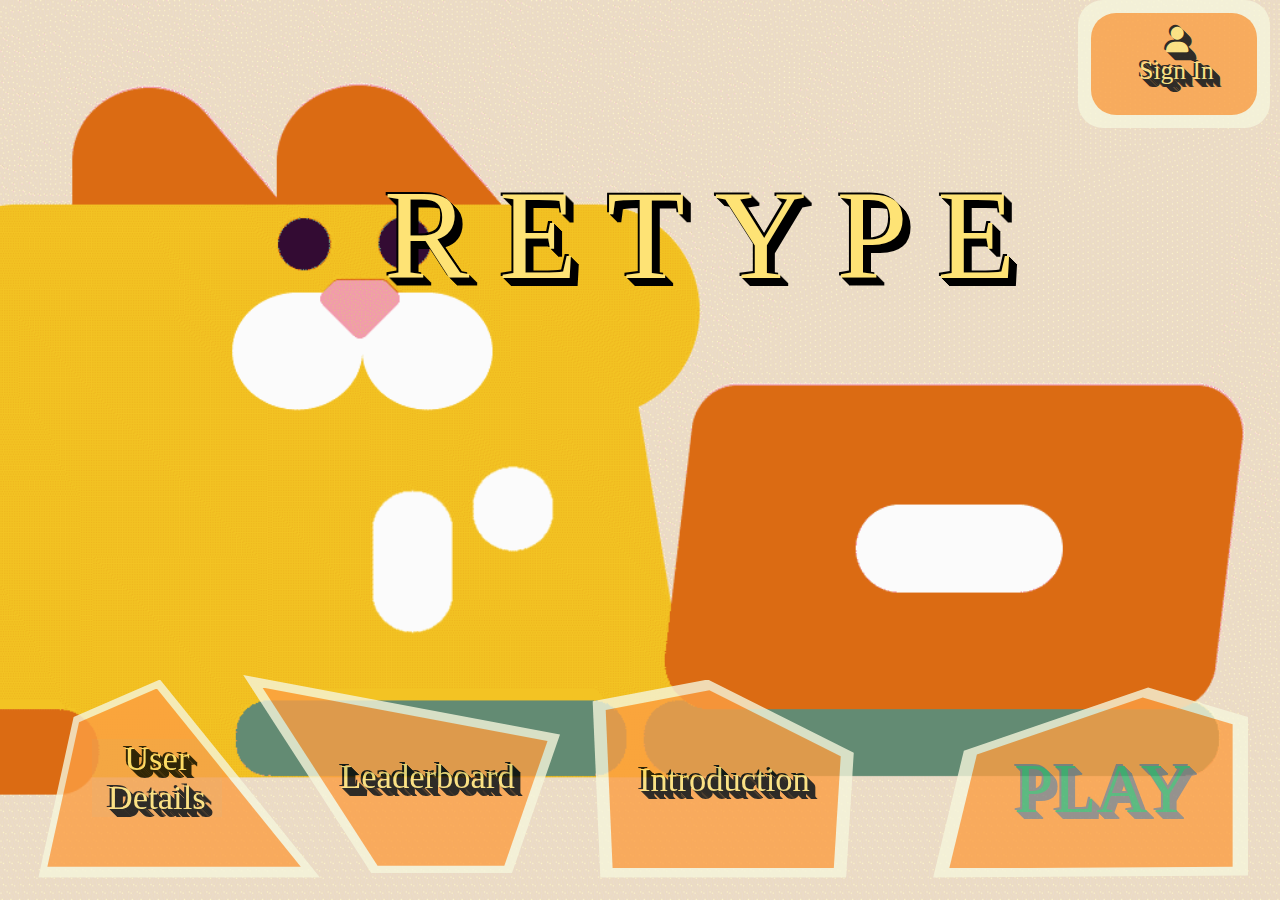
==== Server Version/Web/index.html @ aba10a0d "Update index.html" ====
<!DOCTYPE html>
<html lang="en">

<head>
    <meta name=”viewport”content=”width=device-width,initial-scale=1″ />
    <meta name="google-signin-scope" content="profile email">
    <meta charset="UTF-8">
    <meta name="google-signin-client_id"
        content="975748479216-60enjv40f4i887qegvcnsi63bqigeveq.apps.googleusercontent.com">
    <title>Title</title>
    <link rel="stylesheet" href="css/home.css">
    <script src="https://apis.google.com/js/platform.js" async defer></script>
    <link rel="stylesheet" href="https://cdnjs.cloudflare.com/ajax/libs/font-awesome/6.1.0/css/all.min.css" />
</head>

<body>
    <!--start homepage-->
    <div id="first_page" style="height: 100%;width: 100%;display: block">
        <!--log in button start-->
        <div id="log_in_button_container">
            <div onclick="log_in_button()" class="button log_in_button" id="log_in_button">
                <p id="log_in_typeface1"><i class="fa fa-user" aria-hidden="true"></i><br/>
                    Sign In
                </p>
            </div>
        </div>
        <!--log in button end-->

        <!--log out button start-->
        <div id="log_out_button_container" style="display: none">
            <div onclick="log_out()" class="button log_out_button" id="log_out_button">
                <p id="log_out_typeface1"><br/>
                <p id="log_out_typeface2">Log Out</p>
                </p>
            </div>
        </div>
        <!--log out button end-->

        <!--log in interface start-->
        <div id="login_modal" class="login_modal">
            <div id="owl" class="owl">
            </div>
            <div class="login_modal-content">
                <div class="login_form">
                    <!--input username in log in interface-->
                    <input id="login-username" type="username" placeholder="Enter Username" name="uname" required autocomplete="off">
                    <!--input password in log in interface-->
                    <input id="login-password" type="password" placeholder="Enter Password" name="psw" required autocomplete="off">
                    <!--log in button  in log in interface-->
                    <input class="btnlogin" id="btnlogin" type="button" value="Login" onclick="Login()">
                    <hr style="width: 95%;border-width:2px; margin-top: 20px;margin-left: 2%">
                    <!--register button log in interface-->
                    <div onclick="document.getElementById('login_modal').style.display='none';document.getElementById('register_modal').style.display='block'"
                        style="font-size: 18px;color: #9199aa;margin-left: 3%">
                        Don't have Account? &nbsp &nbsp
                        <button id="register_button"
                            style="color: #e25555;margin-bottom: 15px;margin-top:25px;font-size: 20px"
                            onclick="document.getElementById('error_box').style.display='none'">Register Now!</button>
                    </div>
                </div>
                <div class="login_form">
                    <!--Out of the Log in button-->
                    <button type="button"
                        onclick="document.getElementById('login_modal').style.display='none';document.getElementById('error_box').style.display='none'"
                        class="cancelbtn"></button>
                </div>
                <div class="g-signin2" data-onsuccess="onSignIn" data-theme="dark"
                    style="padding-left: 50px; padding-bottom: 15px"></div>
            </div>
        </div>


        <!--register interface start-->
        <div id="register_modal" class="register_modal">
            <div id="owl1" class="owl">
            </div>
            <div class="register_modal-content">
                <div class="register_form">
                    <input id="register-username" type="username" placeholder="Enter Username" name="uname" required autocomplete="off">
                    <input id="register-password" type="password" placeholder="Enter Password" name="psw1" required autocomplete="off">
                    <input id="register-email" type="email" placeholder="Enter Email" required autocomplete="off">
                    <input id="code" type="button" class="code" onclick="verification()" style="vertical-align:middle"
                        value="Get Verification Code">
                    <input id="register-verification" type="text" placeholder="Enter verification code" required autocomplete="off">
                    <input class="btnregister" id="btnregister" type="button" value="Register" onclick="register()">
                </div>
                <div class="login_form">
                    <button type="button"
                        onclick="document.getElementById('register_modal').style.display='none';document.getElementById('error_box').style.display='none'"
                        class="cancelbtn"></button>
                </div>
            </div>
        </div>

        <!--leaderboard start-->
        <div id="leaderboard_page" class="leaderboard_page" style="display: none">
            <table class="ranktable" id="ranktable">
                <h1>LeaderBoard</h1>
                <tr>
                    <th>Rank</th>
                    <th>Username</th>
                    <th>Score</th>
                </tr>
                <tbody id="rank" class="rank">

                </tbody>
            </table>
            <button type="button" onclick="document.getElementById('leaderboard_page').style.display='none';"
                class="cancelbtn"></button>
        </div>
        <!--leaderboard end-->

        <!-- Edit User Profile Start-->
        <div id="user_modal" class="user_modal">
            <div id="profile_picture" class="profile_picture"></div>
            <div class="user_modal-content">
                <div class="register_form">
                    <input id="username" type="username" name="username" readonly></input>
                    <input id="name" type="name" placeholder="Enter Name" name="name" autocomplete="off">
                    <input id="DOB" type="date" placeholder="Enter Date of Birth">
                    <select id="gender" name="gender">
                        <option selected>Choose Gender</option>
                        <option value="Male">Male</option>
                        <option value="Female">Female</option>
                        <option value="Intersex">Intersex</option>
                        <option value="Trans">Trans</option>
                        <option value="Non-Conforming">Non-Conforming</option>
                        <option value="Personal">Personal</option>
                        <option value="Eunuch">Eunuch</option>
                    </select>
                    <input id="change_pass" type="password" placeholder="Change Password" autocomplete="off">

                </div>
                <input class="btnuser" id="btnuser" type="button" value="Submit" onclick="edit_profile()">
                <div class="login_form">
                    <button type="button"
                        onclick="document.getElementById('user_modal').style.display='none';document.getElementById('error_box').style.display='none'"
                        class="cancelbtn"></button>
                </div>
            </div>
        </div>
        <!-- Edit User Profile End-->


        <!--game introduction start-->
        <div id="introduction_model" style="display: none">
            <div>
                <button type="button" class="cancelbtn"
                    onclick="document.getElementById('introduction_model').style.display='none'"></button>
                <h1>Introduction</h1>
            </div>
            <div>
                <section class="ac-container">
                    <div>
                        <input id="ac-1" name="accordion-1" type="radio" />
                        <label for="ac-1">&#10133 &nbsp;About Game</label>
                        <article class="ac-small" id="ac-small">
                            <p>
                                his game aims to develop a simple editing game that
                                    challenges users for fun and
                                    dynamics and helps them improve their proofreading skills at the same time.
                                    ReType will challenge different users to improve their spelling and proofreading
                                    ability, timely correct mistakes,
                                    and to record errors so that they can be viewed multiple times.
                            </p>
                        </article>
                    </div>

                    <div>
                        <input id="ac-2" name="accordion-1" type="radio" />
                        <label for="ac-2">&#10133 &nbsp;Contact Us</label>
                        <article class="ac-medium">
                            <p>
                                If you have any enquiries or experiencing any
                                issues, feel free to contact us at info@retype.com.
                            </p>
                        </article>
                    </div>

                    <div>
                        <input id="ac-3" name="accordion-1" type="radio" />
                        <label for="ac-3">&#10133 &nbsp;How to play?</label>
                        <article class="ac-large">
                            <p>

                                    <1> Please choose the difficulty of the game you want to challenge and the theme of
                                        your favorite article.<br>
                                        <2> You need to find the words with wrong spelling in the article.<br>
                                            <3> Please enter the correct spelling in the input box.<br>
                                                <4> If you type the correct spelling and press enter on the keyboard ,
                                                    the wrong words in the article will be automatically corrected and
                                                    highlighted in green.<br>
                                                    <5> If you don't know any wrong words in the article, you can click
                                                        the Hint button for help, which will highlight the wrong word in
                                                        the article.

                            </p>
                        </article>
                    </div>

                    <div>
                        <input id="ac-4" name="accordion-1" type="radio" />
                        <label for="ac-4">&#10133 &nbsp;Scoring</label>
                        <article class="ac-large">
                            <p>

                                    1: For Easy level:<br>
                                    &nbsp;&nbsp;&nbsp; (1) if you type the correct answer, will +2 points;<br>
                                    &nbsp;&nbsp;&nbsp; (2) if you type the wrong answer, will -2 points;<br>
                                    &nbsp;&nbsp;&nbsp; (3) if you click Hint button to get help, will -1 point;<br><br>
                                    2: For Normal level:<br>
                                    &nbsp;&nbsp;&nbsp; (1) if you type the correct answer, will +3 points;<br>
                                    &nbsp;&nbsp;&nbsp; (2) if you type the wrong answer, will -3 points;<br>
                                    &nbsp;&nbsp;&nbsp; (3) if you click Hint button to get help, will -1 point;<br><br>
                                    3: For Hard level:<br>
                                    &nbsp;&nbsp;&nbsp; (1) if you type the correct answer, will +4 points;<br>
                                    &nbsp;&nbsp;&nbsp; (2) if you type the wrong answer, will -4 points;<br>
                                    &nbsp;&nbsp;&nbsp; (3) if you click Hint button to get help, will -1 point;

                            </p>
                        </article>
                    </div>
                </section>
            </div>
        </div>
        <!--game introduction end-->


        <!--retype title start-->
        <div style="width: 100%;height: 40vh">
            <div class="word">
                <span id="R">
                    <font style="font-family: Comic Sans MS, Comic Sans, cursive;">R</font>
                </span>
                <span id="E1">
                    <font style="font-family: Comic Sans MS, Comic Sans, cursive;">E</font>
                </span>
                <span id="T">
                    <font style="font-family: Comic Sans MS, Comic Sans, cursive;">T</font>
                </span>
                <span id="Y">
                    <font style="font-family: Comic Sans MS, Comic Sans, cursive;">Y</font>
                </span>
                <span id="P">
                    <font style="font-family: Comic Sans MS, Comic Sans, cursive;">P</font>
                </span>
                <span id="E2">
                    <font style="font-family: Comic Sans MS, Comic Sans, cursive;">E</font>
                </span>
            </div>

            <!--prompt dialog box start-->
            <div style="background-color: #2b2b36;width: 20%;height: 130px" id="error_box">
                <button type="button" onclick="document.getElementById('error_box').style.display='none'"
                    id="error_button" class="error_button"></button>
                <p id="error_text"></p>
            </div>
            <!--prompt dialog box end-->
        </div>

        <!--retype title end-->

        <!--four Button in bottom start-->
        <div id="home_page_bottom_button">
            <div id="home_page">

                <!--personal detail button start-->
                <a href="#" class="user_button" onclick="display_user()">
                    <div id="user_container" class="container">
                        <!--div before the button flips-->
                        <div id="user_front" class="front">
                            <p id="user_typeface1" class="homepage_button_typeface1">
                                User Details<br/>
                            </p>
                        </div>
                        <!--div after the button flips-->
                        <div id="user_back" class="back">
                            <p id="user_typeface3" class="homepage_button_typeface2"><i class="fa fa-address-book"
                                    style="font-size:4vw"></i></p>
                        </div>
                    </div>
                </a>
                <!--personal detail button end-->

                <!--leaderboard button start-->
                <div onclick="GetLeaderboard()">
                    <div id="leaderboard_container" class="container">
                        <!--div before the button flips-->
                        <div id="leaderboard_front" class="front">
                            <p id="leaderboard_typeface1" class="homepage_button_typeface1">
                                Leaderboard<br/>
                            </p>
                        </div>
                        <!--div after the button flips-->
                        <div id="leaderboard_back" class="back">
                            <p id="leaderboard_typeface2" class="homepage_button_typeface2"><i
                                    class="fa-solid fa-ranking-star" style="font-size: 6vw"></i></p>
                        </div>
                    </div>
                </div>
                <!--leaderboard button end-->

                <!--introduction button start-->
                <a href="#" onclick="introduction_button()">
                    <div id="introduction_container" class="container">
                        <!--div before the button flips-->
                        <div id="introduction_front" class="front">
                            <p id="introduction_typeface1" class="homepage_button_typeface1">
                                Introduction
                            </p>
                        </div>
                        <!--div after the button flips-->
                        <div id="introduction_back" class="back">
                            <p id="introduction_typeface2" class="homepage_button_typeface2"> <i
                                    class="fa-solid fa-circle-question" style="font-size: 6vw"></i></p>
                        </div>
                    </div>
                </a>
                <!--introduction button end-->

                <!--play button start-->
                <a href="#" onclick="display_game()" id="play_button">
                    <div id="play_container" class="container">
                        <!--div before the button flips-->
                        <div id="play_front" class="front">
                            <p id="play_typeface1">PLAY</p>
                        </div>
                        <!--div after the button flips-->
                        <div id="play_back" class="back">
                            <p id="play_typeface2"> <i class="fa-solid fa-circle-play" style="font-size:6vw"></i>
                            </p>
                        </div>
                    </div>
                </a>
                <!--play button end-->
            </div>

        </div>
        <!--four button in bottom end-->

    </div>
    <!--homepage end-->



    <!--play main interface start-->
    <div id="play_homepage" style="display: none">

        <!--right interface: user input, score, dictionary start-->
        <!--back home button in play main interface start-->
        <div class="homebtn-container_play">
            <div class="homebtn-container">
                <button class="backhome" onclick="BackToHome()">
                    <span class="text">Stop Game</span>
                    <div class="icon-container">
                        <div class="icon icon--left">
                            <svg>
                                <use xlink:href="#arrow-right"></use>
                            </svg>
                        </div>
                        <div class="icon icon--right">
                            <svg>
                                <use xlink:href="#arrow-right"></use>
                            </svg>
                        </div>
                    </div>
                </button>
            </div>
        </div>
        <svg style="display: none;background-color: rgb(143, 17, 246)">
            <symbol id="arrow-right" viewBox="0 0 20 10">
                <path d="M14.84 0l-1.08 1.06 3.3 3.2H0v1.49h17.05l-3.3 3.2L14.84 10 20 5l-5.16-5z"></path>
            </symbol>
        </svg>
        <!--back home button in play main interface end-->

        <!--left interface: article start-->
        <div class="play_left">
            <input class="variation1" id="i1" type="radio" value="1" name="border" checked="checked"
                onclick="display_content_h3();document.getElementById('b1').style.display='block';document.getElementById('b2').style.display='none';document.getElementById('b3').style.display='none';document.getElementById('content_color').style.backgroundColor='#e2ba34'" />
            <label for="i1"><span class="circle"></span></span><span style="font-size: 2vw">Easy</span></label>

            <input class="variation" id="i2" type="radio" value="2" name="border"
                onclick="display_content_h3();document.getElementById('b1').style.display='none';document.getElementById('b2').style.display='block';document.getElementById('b3').style.display='none';document.getElementById('content_color').style.backgroundColor='#e5a9a9'" />
            <label for="i2"> <span class="circle"></span><span style="font-size: 2vw">Normal</span></label>

            <input class="variation" id="i3" type="radio" value="3" name="border"
                onclick="display_content_h3();document.getElementById('b1').style.display='none';document.getElementById('b2').style.display='none';document.getElementById('b3').style.display='block';document.getElementById('content_color').style.backgroundColor='#C6A477'" />
            <label for="i3"><span class="circle"></span><span style="font-size: 2vw">Hard</span></label>


            <div class="folder">
                <div class="tabs" id="b1">
                    <button class="tab" id="tab1"
                        onclick="display_play('L','Inspirational');openTab(event);document.getElementById('content_color').style.backgroundColor='#e2ba34'">
                        <div><span id="theme_1">Inspirational</span></div>
                    </button>

                    <button class="tab" id="tab2"
                        onclick="display_play('L','Sport');openTab(event);document.getElementById('content_color').style.backgroundColor='#94c584'">
                        <div><span id="theme_2">Sport</span></div>
                    </button>
                </div>

                <div class="tabs" id="b2" style="display: none">
                    <button class="tab" id="tab3"
                        onclick="display_play('M','Fiction');openTab(event);document.getElementById('content_color').style.backgroundColor='#e5a9a9'">
                        <div><span id="theme_3">Fiction</span></div>
                    </button>

                    <button class="tab" id="tab4"
                        onclick="display_play('M','Prose');openTab(event);document.getElementById('content_color').style.backgroundColor='#6cb6bb'">
                        <div><span id="theme_4">Prose</span></div>
                    </button>
                </div>

                <div class="tabs" id="b3" style="display: none">
                    <button class="tab" id="tab5"
                        onclick="display_play('H','Fiction');openTab(event);document.getElementById('content_color').style.backgroundColor='#C6A477'">
                        <div><span id="theme_5">Fiction</span></div>
                    </button>

                    <button class="tab" id="tab6"
                        onclick="display_play('H','Academics');openTab(event);document.getElementById('content_color').style.backgroundColor='#9791A0'">
                        <div><span id="theme_6">Academics</span></div>
                    </button>
                </div>

                <div class="content">
                    <div class="content__inner" id="content_color">
                        <div id="text_box">
                            <img src="images/think.png" id="think" width="500px" height="100%"
                                style="display: none;margin-left: auto;margin-right: auto;">
                            <img src="images/fireworks.gif" id="firework" width="98%" height="98%"
                                style="display: none;margin-left: auto;margin-right: auto;">
                            <div id="text" style="display: block;">
                                <h2 style="font-family: 'Papyrus';text-align: center;margin-top: 15%;line-height: 80px;word-spacing: 15px">
                                    Please select the difficulty level and the theme of article first</h2>

                            </div>
                            <hr style="width: 99.6%;border-width:2px;margin-bottom: 2%;border-color: #3C3C3C">
                            <div class="adjust_text">
                                <button class="adjust_text_button" onclick="change_background()"><p style="font-size: medium;">Background</p></button>
                                <button class="adjust_text_button" onclick="change_font_family()"><p style="font-size: medium;">Font Family</p></button>
                                <button class="adjust_text_button" onclick="change_font_size_big()"><p style="font-size: medium;">A+</p></button>
                                <button class="adjust_text_button" onclick="change_font_size_small()"><p style="font-size: medium;">A-</p></button>
                                <!-- <button class="adjust_text_button ">B</button>-->
                            </div>
                        </div>

                    </div>
                </div>
            </div>

        </div>



        <!--right interface: user input, score, dictionary start-->
        <div class="play_right">
            <div class="timer-group">
                <div class="timer hour">
                    <div class="hand"><span id="hand_span1"></span></div>
                    <div class="hand"><span id="hand_span2"></span></div>
                </div>
                <div class="timer minute">
                    <div class="hand"><span id="hand_span3"> </span></div>
                    <div class="hand"><span id="hand_span4"></span></div>
                </div>
                <div class="timer second">
                    <div class="hand"><span id="hand_span5"></span></div>
                    <div class="hand"><span id="hand_span6"></span></div>
                </div>
                <div class="face">
                    <p>
                        <span id="minute">00</span>:
                        <span id="second">00</span>
                    </p>
                    <!--start time-->
                    <button id="btn1" onclick="pause_time()" style="display: none">Pause</button>
                </div>

            </div>


            <!--score, error start-->
            <div id="play_score_container">
                <div id="score_animation_container" style="display: none">
                    <table id="score_animation_table" style="width: 100%;height: 100%">
                        <tr style="width: 100%;height: 100%">
                            <td style="width: 50%;height: 100%">
                                <div id="score_animation_thumb">
                                </div>
                            </td>
                            <td style="width: 60%;height: 100%">
                                <p id="score_animation_number">
                                </p>
                            </td>
                        </tr>
                    </table>
                </div>


                <div id="play_score" data-text="score">
                    <div id="play_score_table_container">
                        <table id="play_score_table">
                            <tr
                                style="width: 100%;height: 25%;display: inline-table;border:rgb(18, 17, 17) solid 3px;background-color: rgb(18, 17, 17);opacity: 0.7;border-radius: 10px;">
                                <td
                                    style="width: 50%;height: 100%;vertical-align: center;font-size: 1.1vw;font-weight: bolder; color:white">
                                    Your Score:
                                </td>
                                <td style="width: 50%;height: 100%; color:white" id="current_score_div">
                                </td>
                            </tr>

                            <tr style="width: 100%;height: 3%;display: inline-table">
                            </tr>

                            <tr
                                style="width: 100%;height: 25%;display:  inline-table;border:rgb(18, 17, 17) solid 3px;font-weight: bolder;background-color: rgb(18, 17, 17);opacity: 0.7;border-radius: 10px;">
                                <td style="width: 50%;height: 100%;font-size: 1.1vw; color:white">
                                    Remaining Errors:
                                </td>
                                <td id="remain_error_div" style="width: 50%;height: 100%; color:white">
                                </td>
                            </tr>
                            <tr style="width: 100%;height: 3%;display: inline-table">
                            </tr>

                            <tr
                                style="width: 100%;height: 25%;display:  inline-table;border:rgb(18, 17, 17) solid 3px;font-weight: bolder;background-color: rgb(18, 17, 17);opacity: 0.7;border-radius: 10px;">
                                <td style="width: 50%;height: 100%;font-size: 1.1vw; color:white">
                                    Total Errors:
                                </td>
                                <td id="total_error_div" style="width: 50%;height: 100%; color:white">
                                </td>
                            </tr>
                        </table>
                    </div>

                </div>
            </div>
            <!--score, error end-->

            <!--dictionary start-->
            <div id="dictionaries">
                <table style="width: 100%;height: 100%">
                    <tr style="width: 100%;height: 30%;display: inline-block">
                        <td style="width:2%"></td>
                        <td style="width:50%">
                            <input id="dictionaries_input" autocomplete="none" placeholder="It is Dictionary"
                                oninput="display_defintion()">
                        </td>
                        <td style="width:2%"></td>
                        <td style="width:20%">
                            <button id="dictionaries_check" onclick="define_dictionaries()">Define</button>
                        </td>
                        <td style="width:2%"></td>
                        <td id="loudspeaker" style="width: 20%">
                            <button id="dictionaries_loudspeaker" onclick="audio_dictionaries()">&#128226;</button>
                            <audio id="voice" src="#"></audio>
                        </td>
                    </tr>

                    <tr
                        style="width: 100%;height: 65%;border-radius: 15px;overflow: auto;display: inline-block;margin-top: 1%">
                        <td id="definition" style="width:100%;height:95%">
                            <h3 id="definition_h3">Definition</h3>
                        </td>
                    </tr>
                </table>
            </div>
            <!--dictionary end-->
        </div>

        <div id="play_bottom" style="display: none">
            <table style="width: 100%;height: 100%">
                <tr style="width: 100%;height: 100%">
                    <td style="width: 25%;margin-right: 5%;height: 100%">
                        <div id="prompt_box" style="display: none">
                            <img style="width: 100%;height: 100%" src="images/prompt.png">

                        </div>
                    </td>
                    <td style="width: 70%">
                        <div id="input_container">
                            <!--user input start-->

                            <input id="user_input" oninput="input_reminder()" autocomplete="off">
                            <div class="Hint" id="Hint" value="Hint" onclick="Hint()">
                                Hint</div>
                            <!--user input end-->
                        </div>
                    </td>
                </tr>

            </table>
            <!--            <input class="Hint" id="Hint" type="button" value="Hint" onclick="Hint()">-->

        </div>


    </div>
    <!--play main interface end-->

    <script src="js/home.js"></script>
</body>

</html>
---- Server Version/Web/css/home.css ----
/*homepage start*/
#first_page {
    background-image: url("../images/hh.gif");
    background-repeat: no-repeat;
    background-position: center 0;
    background-size: cover;
    min-height: 98vh;
    /* min-height: 768px;
    min-width: 1024px; */

}

#home_page {
    width: 100%;
    height: 25vh;
    position: fixed;
    bottom: 0%;
}


/* homepage button font size style*/

.homepage_button_typeface1 {
    font-size: 2.7vw;
    word-break: break-word;
    color: #fee375;
    text-shadow: -2px -2px black, 1px 1px black, 2px 2px black, 3px 3px black, 4px 4px black, 5px 5px black, 6px 6px black, 7px 7px black, 8px 8px black;
}

.homepage_button_typeface2 {
    word-break: break-word;
    color: lightcoral;
    text-shadow: -2px -2px gray, 1px 1px gray, 2px 2px gray, 3px 3px gray, 4px 4px gray, 5px 5px gray, 6px 6px gray, 7px 7px gray;
}

#home_page_bottom_button {
    opacity: 0.9;
}


/*personal details*/
#user_container {
    width: 25%;
    height: 22vh;
    clip-path: polygon(50% 0%, 100% 100%, 12% 100%, 23% 19%);
    float: left;
    background: beige;
    opacity: 0.9;
    bottom: -2%;
    text-align: center;
    border-color: black;
}

#user_front,
#user_back {
    width: 90%;
    height: 90%;
    margin-left: 1vw;
    margin-top: 1vh;
    background: rgb(251, 159, 68);
    clip-path: polygon(50% 0%, 100% 100%, 12% 100%, 23% 19%);
    position: absolute;
    align-items: center;
    display: flex;
}

#user_typeface1,
#user_typeface3 {
    background: rgb(244, 161, 77);
    margin: 0 auto;
    width: 45%;
}

/*personal details end*/


/*leaderboard button start*/
#leaderboard_container {
    width: 25%;
    height: 22vh;
    background: beige;
    clip-path: polygon(99% 30%, 84% 100%, 40% 100%, 0 0%);
    float: left;
    margin-right: -1.5vw;
    margin-left: -6vw;
    opacity: 0.9;
}

#leaderboard_front,
#leaderboard_back {
    width: 90%;
    height: 90%;
    margin-left: 1.5vw;
    margin-top: 1.4vh;
    background: rgb(251, 159, 68);
    clip-path: polygon(99% 30%, 84% 100%, 40% 100%, 0 0%);
    position: absolute;
    align-items: center;
    display: flex;
}

#leaderboard_typeface1 {
    background: rgb(251, 159, 68);
    padding-left: 27%;
    width: 100%;
}

#leaderboard_typeface2 {
    background: peru;
    padding-left: 45%;
    padding-top: 5%;
    width: 55%;
}

/*leaderboard button end*/


/*introduction button start*/
#introduction_container {
    width: 30%;
    height: 22vh;
    background: beige;
    clip-path: polygon(46% 0%, 84% 37%, 82% 100%, 18% 100%, 16% 11%);
    bottom: -2%;
    text-align: center;
    float: left;
    margin-right: -7vw;
    margin-left: -1vw;
    opacity: 0.9;
}

#introduction_front,
#introduction_back {
    width: 90%;
    height: 90%;
    margin-left: 1.5vw;
    margin-top: 1.2vh;
    position: absolute;
    align-items: center;
    display: flex;
    background: rgb(251, 159, 68);
    clip-path: polygon(46% 0%, 84% 37%, 82% 100%, 18% 100%, 16% 11%);
}

#introduction_typeface1 {
    background: rgb(251, 159, 68);
    padding-left: 5.5vw;
    width: 60%;
}

#introduction_typeface2 {
    background: rgb(251, 159, 68);
    padding-left: 5.5vw;
    width: 55%;
}

/*introduction button end*/


/*play button start*/
#play_container {
    width: 30%;
    height: 22vh;
    background: beige;
    clip-path: polygon(74% 4%, 100% 19%, 100% 99%, 18% 100%, 26% 36%);
    float: right;
    margin-right: 2.5vw;
    margin-left: -5vw;
    bottom: -2%;
    text-align: center;
    opacity: 0.9;
}

#play_front,
#play_back {
    width: 90%;
    height: 90%;
    margin-left: 1.8vw;
    margin-top: 1.2vh;
    position: absolute;
    align-items: center;
    display: flex;
    background: rgb(251, 159, 68);
    clip-path: polygon(74% 4%, 100% 19%, 100% 99%, 18% 100%, 26% 36%);
}

#play_typeface1 {
    background: rgb(251, 159, 68);
    padding-left: 35%;
    width: 55%;
    padding-top: 5%;
    font-size: 5.5vw;
    word-break: break-word;
    color: mediumseagreen;
    text-shadow: -2px -2px gray, 1px 1px gray, 2px 2px gray, 3px 3px gray, 4px 4px gray, 5px 5px gray, 6px 6px gray, 7px 7px gray;
}

#play_typeface2 {
    padding-left: 35%;
    width: 55%;
    padding-top: 5%;
    word-break: break-word;
    color: mediumseagreen;
    text-shadow: -2px -2px gray, 1px 1px gray, 2px 2px gray, 3px 3px gray, 4px 4px gray, 5px 5px gray, 6px 6px gray, 7px 7px gray;
}

/*play button start*/

/*3D card flip for four button in homepage animation start*/
.container {
    position: relative;
    perspective: 1000px;
}

.front,
.back {
    position: absolute;
    backface-visibility: hidden;
    transition: 1s;
    transform-style: preserve-3d;
}

.back {
    transform-style: preserve-3d;
    transform: perspective(1000px) rotateY(180deg);
}

.container:hover .front {
    transform-style: preserve-3d;
    transform: perspective(1000px) rotateY(180deg);
}

.container:hover .back {
    transform-style: preserve-3d;
    transform: perspective(1000px) rotateY(360deg);
}

/*3D card flip for four button in homepage animation end*/


/*login interface start*/
#log_in_button_container,
#log_out_button_container {
    position: fixed;
    background: beige;
    width: 15vw;
    height: 10vw;
    top: 0px;
    right: 10px;
    border-radius: 25px;
    /*animation: move 2s 2;*/
    opacity: 0.8;
}

#log_in_button:active {
    background: beige;
}

#log_out_button:active {
    background: beige;
}

#log_in_button,
#log_out_button {
    /*position: relative;*/
    width: 13vw;
    height: 8vw;
    margin-top: 1vw;
    margin-left: 1vw;
    border-radius: 25px;
    background: rgb(251, 159, 68);
    text-align: center;
    position: relative;
}

#log_in_typeface1 {
    position: absolute;
    width: 100%;
    height: 100%;
    text-align: center;
    margin-top: 1vw;
    margin-left: 0.2vw;
    font-size: 2vw;
    color: #fee375;
    text-shadow: -2px -2px black, 1px 1px black, 2px 2px black, 3px 3px black, 4px 4px black, 5px 5px black, 6px 6px black, 7px 7px black, 8px 8px black;
}

/*login end*/
#log_out_typeface1 {
    text-align: center;
    margin-top: 1vw;
    margin-left: 0.2vw;
    padding-top: 0.5vw;
    font-size: 2vw;
    color: #fee375;
    text-shadow: -2px -2px black, 1px 1px black, 2px 2px black, 3px 3px black, 4px 4px black, 5px 5px black, 6px 6px black, 7px 7px black, 8px 8px black;
}

#log_out_typeface2 {
    text-align: center;
    margin-left: 0.2vw;
    font-size: 1.5vw;
    color: white;
    text-shadow: -2px -2px black, 1px 1px black, 2px 2px black, 3px 3px black, 4px 4px black, 5px 5px black, 6px 6px black, 7px 7px black, 8px 8px black;
}

#register_button:hover {
    opacity: 0.5;
    transition: 1s all;
    -webkit-transition: 1s all;
    -moz-transition: 1s all;
    -o-transition: 1s all;
}


/*retype title start*/
.word {
    perspective: 1000px;
    text-align: center;
    position: absolute;
    margin-left: 30%;
    margin-top: 18vh;
    color: #fee375;
    text-shadow: -2px -2px black, 1px 1px black, 2px 2px black, 3px 3px black, 4px 4px black, 5px 5px black, 6px 6px black, 7px 7px black, 8px 8px black;
    display: inline;
    float: left;
}

.word span {
    position: relative;
    display: inline-block;
    font-size: 10vw;
    margin-right: 2vw;
}

#R {
    animation: left_r 2.5s 2 ease-out;
    transform-origin: 0% 100% 1vw;
}

@keyframes left_r {
    0% {
        transform: rotate(0deg);
    }

    50% {
        transform: rotate(-30deg);
    }

    100% {
        transform: rotate(0deg);
    }
}

#E1 {
    animation: jump_e1 2s 2 ease-in-out;
    transform-origin: bottom;
}

@keyframes jump_e1 {
    25% {
        transform: scale(1.5, 0.5);
    }

    50% {
        transform: translate(0, -50px);
    }

    100% {
        transform: translate(0, 0);
    }
}

#T {
    animation: down_t 2s 2 ease-out;
    transform-origin: top;
}

@keyframes down_t {
    25% {
        transform: scale(1.5, 0.5);
    }

    50% {
        transform: translate(0, 50px);
    }

    100% {
        transform: translate(0, 0);
    }
}

#Y {
    animation: rotate_y 2s 2 ease-out;
}

@keyframes rotate_y {
    20% {
        transform: rotateY(90deg);
    }

    50% {
        transform: rotateY(180deg);
    }

    100% {
        transform: rotateY(360deg);
    }
}

#P {
    animation: rotate_p 2s 2 ease-out;
}

@keyframes rotate_p {
    20% {
        transform: rotateZ(90deg);
    }

    50% {
        transform: rotateZ(180deg);
    }

    100% {
        transform: rotateZ(360deg);
    }
}

#E2 {
    animation: right_r 2.5s 2 ease-out;
    transform-origin: 0% 100% 1vw;
}

@keyframes right_r {
    0% {
        transform: rotate(0deg);
    }

    50% {
        transform: rotate(30deg);
    }

    100% {
        transform: rotate(0deg);
    }
}

/*retype title end*/


/*login*/
.login_modal,
.register_modal,
.user_modal {
    z-index: 1;
    left: 38%;
    top: 5%;
    width: 30%;
    height: auto;
    overflow: auto;
    background: #2b2b36;
    position: absolute;
    display: none;
    /*margin: 3% auto 0 auto;*/
    text-align: center;
    border-radius: 20px;
    -webkit-border-radius: 15px;
    -moz-border-radius: 15px;
    -o-border-radius: 20px;
    animation: jumpdown 1s ease-out;
    opacity: 0.98;
    float: left;
}

/*leaderboard interface*/
.leaderboard_page {
    z-index: 1;
    /*margin: 0 auto;*/
    background: linear-gradient(#555, #222);
    border-radius: 12px;
    position: absolute;
    display: flex;
    left: 35%;
    right: 35%;
    top: 5%;
    width: auto;
    height: auto;
    overflow: auto;
    animation: jumpdown 1s ease-out;
    max-height: 800px;
    perspective: 400px;
    transform-style: preserve-3d;
    box-shadow: 0 7px 20px #242424;
}

.leaderboard_page h1 {
    margin: 0;
    text-align: center;
    background: linear-gradient(#393939, #373737);
    font-size: 1.5rem;
    color: #e1e1e1;
    padding: 1rem;
    border-radius: 10px 10px 0 0;

}

.leaderboard_page th {
    margin: 0;
    text-align: center;
    background: linear-gradient(#393939, #373737);
    font-size: 1.2rem;
    color: #e1e1e1;
    padding: 2%;
    border-radius: 10px 10px 0 0;
}

#ranktable {
    width: 100%;
    height: auto;
}

.rank td {
    font-size: 1.25rem;
    text-align: center;
    /*padding: 1.25rem 0.625rem 1.25rem 1.5rem;*/
    padding: 1.5%;
    cursor: pointer;
    transform: translateZ(0) scale(1, 1);
    transition: box-shadow .2s ease-in-out;
    transition: transform .2s ease-in-out, box-shadow .2s ease-in-out;
    transition: transform .2s ease-in-out, box-shadow .2s ease-in-out;
    transform-style: preserve-3d;
    box-shadow: 0 0 0.5rem 1px rgba(0, 0, 0, 0.15);
    color: #e1e1e1;
}

/*leaderboard interface end*/

/*game introduction start*/
#introduction_model {
    z-index: 1;
    left: 30%;
    top: 5%;
    width: 40%;
    height: auto;
    overflow: auto;
    background: linear-gradient(#555, #222);
    position: absolute;
    /*display: block;*/
    /*margin: 3% auto 0 auto;*/
    text-align: center;
    border-radius: 20px;
    -webkit-border-radius: 15px;
    -moz-border-radius: 15px;
    -o-border-radius: 20px;
    animation: jumpdown 1s ease-out;
    opacity: 0.98;
    /*float: left;*/
    perspective: 400px;
    transform-style: preserve-3d;
    box-shadow: 0 7px 20px #242424;
}

#introduction_model h1 {
    margin: 0;
    text-align: center;
    background: linear-gradient(#393939, #373737);
    font-size: 2rem;
    color: #e1e1e1;
    padding: 1rem;
    border-radius: 10px 10px 0 0;
}

.ac-container {
    width: 100%;
    /*margin: 10px auto 30px auto;*/
    text-align: left;
    height: 100%;
}

.ac-container label {
    padding: 2%;
    position: relative;
    z-index: 10;
    display: block;
    cursor: pointer;
    color: #e1e1e1;
    line-height: 40px;
    font-size: 19px;
    border-bottom: 2px solid black;
    border-top: 2px solid black;
    background: linear-gradient(#555, #222);
    text-align: left;
}

.ac-container label:hover {
    background: slategrey;
}

.ac-container input:checked+label,
.ac-container input:checked+label:hover {
    background: rgba(0, 0, 0, 0);
    /*color: #3d7489;*/
    text-shadow: 0px 1px 1px rgba(255, 255, 255, 0.6);
    box-shadow:
        0px 0px 0px 1px rgba(155, 155, 155, 0.3),
        0px 2px 2px rgba(0, 0, 0, 0.1);
}

.ac-container label:hover:after,
.ac-container input:checked+label:hover:after {
    content: '';
    position: absolute;
    width: 24px;
    height: 24px;
    right: 13px;
    top: 7px;
}

.ac-container input {
    display: none;
}

.ac-container article {
    background: rgb(251, 159, 68);
    margin-top: 2px;
    overflow: auto;
    height: 0;
    position: relative;
    z-index: 10;
    -webkit-transition: height 0.3s ease-in-out, box-shadow 0.6s linear;
    -moz-transition: height 0.3s ease-in-out, box-shadow 0.6s linear;
    -o-transition: height 0.3s ease-in-out, box-shadow 0.6s linear;
    -ms-transition: height 0.3s ease-in-out, box-shadow 0.6s linear;
    transition: height 0.3s ease-in-out, box-shadow 0.6s linear;
    opacity: 0.8;
}

.ac-container article p {
    line-height: 30px;
    font-size: 16px;
    padding: 3%;
}

.ac-container input:checked~article {
    -webkit-transition: height 0.5s ease-in-out, box-shadow 0.1s linear;
    -moz-transition: height 0.5s ease-in-out, box-shadow 0.1s linear;
    -o-transition: height 0.5s ease-in-out, box-shadow 0.1s linear;
    -ms-transition: height 0.5s ease-in-out, box-shadow 0.1s linear;
    transition: height 0.5s ease-in-out, box-shadow 0.1s linear;
    box-shadow: 0px 0px 0px 1px rgba(155, 155, 155, 0.3);
}

.ac-container input:checked~article.ac-small {
    height: 200px;
}

.ac-container input:checked~article.ac-medium {
    height: 200px;
}

.ac-container input:checked~article.ac-large {
    height: 200px;
}

/*game introduction end*/




/*owl in log in, register start*/
.owl {
    background: url(../images/animal.png) no-repeat center;
    width: 100%;
    height: 150px;
    /*padding-bottom: 10px;*/
}

.profile_picture {
    background: url(../images/pp.png) no-repeat center;
    background-size: 5em;
    width: 100%;
    height: 100px;
}

/*owl in log in, register end*/


/*prompt dialog box in log in interface and register interface start*/
#error_box {
    float: left;
    margin-left: 69%;
    margin-top: 220px;
    animation: fade_in 1s;
    transform-origin: left;
    clip-path: polygon(10% 0%, 100% 0%, 100% 100%, 10% 100%, 0% 55%);
    border-radius: 10px;
    opacity: 0.98;
    display: none;

}

.error_button {
    background: url('../images/close.png') no-repeat center papayawhip;
    background-size: 30px;
    width: 45px;
    height: 45px;
    float: right;
    border-radius: 15px;
}

#error_text {
    width: 80%;
    height: 90%;
    text-align: left;
    margin-top: 0px;
    margin-left: 15%;
    padding-top: 12%;
    font-size: 20px;
    word-break: break-word;
    color: #fee375;
    text-shadow: -2px -2px black, 1px 1px black, 2px 2px black, 3px 3px black, 4px 4px black, 5px 5px black, 6px 6px black, 7px 7px black, 8px 8px black;
}

@keyframes fade_in {
    0% {
        opacity: 0;
        transform: scale(0.0, 0.0);
    }

    25% {
        opacity: 0.5;
    }

    75% {
        opacity: 0.8;
    }

    100% {
        opacity: 1;
        transform: scale(1, 1);
    }
}

@keyframes jumpdown {
    0% {
        transform: translate(0, -100px);
    }

    50% {
        transform: translate(0, 50px);
    }

    100% {
        transform: translate(0, 0);
    }
}

/*prompt dialog box in log in interface and register interface start*/

/* user input in log in, register interface start*/
input[type="username"] {
    width: 70%;
    padding: 1em 2em 1em 3em;
    color: #9199aa;
    font-size: 18px;
    outline: none;
    background: url(../images/adm.png) no-repeat 10px 15px;
    border: none;
    font-weight: 100;
    border-bottom: 1px solid #484856;
}

#password{
    width: 70%;
    padding: 1em 2em 1em 3em;
    color: #9199aa;
    font-size: 18px;
    outline: none;
    background: url(../images/key.png) no-repeat 10px 23px;
    border: none;
    font-weight: 100;
    border-bottom: 1px solid #484856;
}

input[type="date"] {
    width: 70%;
    padding: 1em 2em 1em 3em;
    color: #9199aa;
    font-size: 18px;
    outline: none;
    background: url(../images/DOB.png) no-repeat 10px 23px;
    border: none;
    font-weight: 100;
    border-bottom: 1px solid #202023;
}

input[type="date"]::-webkit-calendar-picker-indicator {
    filter: invert(1);
}

select[name="gender"] {
    width: 86%;
    padding: 1em 2em 1em 3em;
    color: #9199aa;
    font-size: 18px;
    outline: none;
    background: url(../images/gender.png) no-repeat 10px 23px;
    border: none;
    font-weight: 100;
    border-bottom: 1px solid #202023;
}

input[name="psw"] {
    width: 70%;
    padding: 1em 2em 1em 3em;
    color: #dd3e3e;
    font-size: 18px;
    outline: none;
    background: url(../images/key.png) no-repeat 10px 23px;
    border: none;
    font-weight: 100;
    border-bottom: 1px solid #484856;
    margin-bottom: 3em;
}

input[name="name"] {
    width: 70%;
    padding: 1em 2em 1em 3em;
    color: #9199aa;
    font-size: 18px;
    outline: none;
    background: url(../images/name.png) no-repeat 10px 15px;
    border: none;
    font-weight: 100;
    border-bottom: 1px solid #484856;
}

input[name="psw1"] {
    width: 70%;
    padding: 1em 2em 1em 3em;
    color: #dd3e3e;
    font-size: 18px;
    outline: none;
    background: url(../images/key.png) no-repeat 10px 23px;
    border: none;
    font-weight: 100;
    border-bottom: 1px solid #484856;
}

input[type="email"] {
    width: 70%;
    padding: 1em 2em 1em 3em;
    color: #dd3e3e;
    font-size: 18px;
    outline: none;
    background: url(../images/email.png) no-repeat 10px 23px;
    border: none;
    font-weight: 100;
    border-bottom: 1px solid #484856;
}

input[type="text"] {
    width: 70%;
    padding: 1em 2em 1em 3em;
    color: #dd3e3e;
    font-size: 18px;
    outline: none;
    background: url(../images/VC.png) no-repeat 10px 23px;
    border: none;
    font-weight: 100;
    border-bottom: 1px solid #484856;
    margin-bottom: 3em;
}

input[type="radio"] {
    appearance: none;
	width: 20px;
	height: 20px;
	border: 1px solid #555555;
	border-radius: 50%;
	background-clip: content-box;
	padding: 3px;
}

input[type="radio"]:checked {
	background-color: #f19b50;
}


/* user input in log in, register interface start*/

/*the button in log in interface start*/
.btnlogin {
    font-size: 30px;
    color: #fff;
    outline: none;
    border: none;
    background: burlywood;
    width: 95%;
    padding: 18px 0;
    border-radius: 15px;
    /*-webkit-border-bottom-left-radius: 15px;*/
    /*-moz-border-bottom-left-radius: 15px;*/
    /*-o-border-bottom-left-radius: 15px;*/
    /*border-bottom-right-radius: 15px;*/
    /*-webkit-border-bottom-right-radius: 15px;*/
    /*-moz-border-bottom-right-radius: 15px;*/
    /*-o-border-bottom-right-radius: 15px;*/
    cursor: pointer;
}

.btnlogin:hover {
    opacity: 0.5;
    border-bottom-left-radius: 15px;
    -webkit-border-bottom-left-radius: 15px;
    -moz-border-bottom-left-radius: 15px;
    -o-border-bottom-left-radius: 15px;
    border-bottom-right-radius: 15px;
    -webkit-border-bottom-right-radius: 15px;
    -moz-border-bottom-right-radius: 15px;
    -o-border-bottom-right-radius: 15px;
    transition: 1s all;
    -webkit-transition: 1s all;
    -moz-transition: 1s all;
    -o-transition: 1s all;
}

/*the button in log in interface end*/


/*button in register start*/
.btnregister,
.btnuser {
    font-size: 30px;
    color: #fff;
    outline: none;
    border: none;
    background: burlywood;
    width: 95%;
    padding: 18px 0;
    border-radius: 15px;
    /*-webkit-border-bottom-left-radius: 15px;*/
    /*-moz-border-bottom-left-radius: 15px;*/
    /*-o-border-bottom-left-radius: 15px;*/
    /*border-bottom-right-radius: 15px;*/
    /*-webkit-border-bottom-right-radius: 15px;*/
    /*-moz-border-bottom-right-radius: 15px;*/
    /*-o-border-bottom-right-radius: 15px;*/
    cursor: pointer;
    margin-bottom: 20px;
}

.btnregister:hover,
.btnuser:hover {
    opacity: 0.5;
    border-bottom-left-radius: 15px;
    -webkit-border-bottom-left-radius: 15px;
    -moz-border-bottom-left-radius: 15px;
    -o-border-bottom-left-radius: 15px;
    border-bottom-right-radius: 15px;
    -webkit-border-bottom-right-radius: 15px;
    -moz-border-bottom-right-radius: 15px;
    -o-border-bottom-right-radius: 15px;
    transition: 1s all;
    -webkit-transition: 1s all;
    -moz-transition: 1s all;
    -o-transition: 1s all;
}

/*button in register end*/

/*cancle button in top left for all interface start*/
.cancelbtn {
    background: url('../images/close.png') no-repeat center papayawhip;
    background-size: 30px;
    cursor: pointer;
    width: 45px;
    height: 45px;
    position: absolute;
    left: 2px;
    top: 2px;
    border-radius: 15px;
    -webkit-transition: color 0.2s ease-in-out;
    -moz-transition: color 0.2s ease-in-out;
    -o-transition: color 0.2s ease-in-out;
    transition: color 0.2s ease-in-out;

}

.cancelbtn:hover,
.cancelbtn_play:hover {
    animation: adjust_button 2s cubic-bezier(0.455, 0.030, 0.515, 0.955) both infinite;
}

/*--/close--*/
/*cancle button in top left for all interface end*/

.code {
    font-size: 18px;
    width: 70%;
    padding: 1em 2em 1em 3em;
}

.code:hover {
    background: #F6F9FE;
    color: #174ea6;
}


/*play difficulty start*/
* {
    padding: 0;
    margin: 0;

}

body,
html {
    height: 100%;
    width: 100%;
}



/*cancel button in theme interface*/
.cancelbtn_play {
    background: url('../images/close.png') no-repeat center papayawhip;
    background-size: 30px;
    cursor: pointer;
    width: 45px;
    height: 45px;
    position: absolute;
    left: 2px;
    top: 1px;
    border-radius: 15px;
    -webkit-transition: color 0.2s ease-in-out;
    -moz-transition: color 0.2s ease-in-out;
    -o-transition: color 0.2s ease-in-out;
    transition: color 0.2s ease-in-out;
}

/*back home button in difficulty interface*/
.homebtn-container {
    width: 100%;
    height: 100%;
    display: flex;
    justify-content: center;
    align-items: center;
    background: var(--bg);
}

.homebtn-container:nth-child(1) {
    --btn-bg: #fac300;
    --bg: #fc6100;
}

.backhome {
    right: 10px;
    top: 20px;
    --width: 150px;
    --height: 5vh;
    border: 0;
    position: fixed;
    min-width: var(--width);
    min-height: var(--height);
    border-radius: var(--height);
    background: rgba(0, 0, 0, 0.3);
    cursor: pointer;
    overflow: hidden;
    display: flex;
    justify-content: center;
    align-items: center;
    margin: 0 1rem;
    color: rgb(255, 255, 255);
    font-family: "Montserrat";
    font-weight: bold;
}

.backhome .text,
.backhome .icon-container {
    position: relative;
    z-index: 2;
}

.backhome .icon-container {
    --icon-size: 25px;
    position: relative;
    width: var(--icon-size);
    height: var(--icon-size);
    margin-left: 15%;
    transition: transform 500ms ease;
}

.backhome .icon-container .icon {
    position: absolute;
    left: 0;
    top: 0;
    width: var(--icon-size);
    height: var(--icon-size);
    transition: transform 500ms ease, opacity 250ms ease;
}

.backhome .icon-container .icon--left {
    transform: translateX(-100%);
    opacity: 0;
}

.backhome .icon-container .icon svg {
    width: 100%;
    height: 100%;
    fill: #fff;
}

.backhome::after {
    content: "";
    position: absolute;
    left: 0;
    top: 0;
    width: 100%;
    height: 100%;
    background: var(--btn-bg);
    border-radius: var(--height);
    z-index: 1;
    transition: transform 500ms ease;
}

.backhome:hover::after {
    transform: translateX(68%);
}

.backhome:hover .icon-container {
    transform: translateX(40%);
}

.backhome:hover .icon-container .icon--left {
    transform: translateX(0);
    opacity: 1;
}

.backhome:hover .icon-container .icon--right {
    transform: translateX(100%);
    opacity: 0;
}



#play_homepage {
    /* min-width: 1024px;
    min-height: 768px; */
    width: 100%;
    height: 100%;
    background-image: url("../images/ig.jpg");
    background-repeat: no-repeat;
    background-size: cover;
}

@media (-webkit-device-pixel-ratio: 1.5) {
    * {
      zoom: 98%;
    }
  }
.play_left {
    width: 55%;
    height: 75%;
    float: left;
    margin-left: 5%;
    margin-top: 5%;
    justify-content: center;
    align-items: center;
    /*background-image: url("../images/play1.png");*/
    background-size: 100% 100%;
    background-repeat: no-repeat;
    /*background-color: blanchedalmond;*/
}

.variation {
    width: 1.5vw;
    height: 1.5vw;
    /*margin-left: 15%;*/
    margin-left: 10%;
}

.variation1 {
    width: 1.5vw;
    height: 1.5vw;
    margin-left: 20%;
}


.folder {
    /*background-color: beige;*/
    width: 100%;
    /*margin-top: 5%;*/
    margin-top: 5%;
    height: 90%;
    /*opacity: 0.8;*/
}

#text_box {
    height: 100%;
    opacity: 0.8;
}

.tabs {
    width: 120%;
    height: auto;
}

.tab {
    font-family: "Patrick Hand";
    /*text-transform: uppercase;*/
    line-height: 0.8;
    display: inline-block;
    margin-left: -5%;
    filter: drop-shadow(0px -3px 2px rgba(0, 0, 0, 0.05));
    border: none;
    border-radius: 6px 6px 0 0;
    position: relative;
    margin-right: 8%;
    background: var(--background);
    white-space: nowrap;
    cursor: pointer;
    /*background: var(--background);*/
    width: 28%;

}

.tab:focus {
    outline: none;
}

.tab:focus span {
    border-bottom: 2px solid;
    border-radius: 0;
}

.tab:first-of-type {
    margin-left: 8%;
}

.tab div {
    background: var(--background);
    padding: 6px 0;
    position: relative;
    z-index: 5;
    width: 100%;
}

.tab span {
    display: inline-block;
    border: 2px solid transparent;
    padding: 10px 2px 10px;
    border-radius: 5px;
    z-index: 5;
    position: relative;
    font-size: 1.3vw;
    /*color: #fff;*/
    /*min-width: 3rem;*/
    width: 100%;
    height: 100%;


}

.tab:before,
.tab:after {
    content: "";
    height: 100%;
    position: absolute;
    background: var(--background);
    border-radius: 8px 8px 0 0;
    width: 30px;
    top: 0;
    /*background-color: #3C3C3C;*/
}

.tab:before {
    right: -16px;
    transform: skew(25deg);
    border-radius: 0 8px 0 0;
}

.tab:after {
    transform: skew(-25deg);
    left: -16px;
    border-radius: 8px 0 0 0;
}

.tab.active {
    z-index: 50;
    position: relative;
}

.tab.active span {
    background: white;
    box-shadow: 0 2px 3px rgba(0, 0, 0, 0.1);
    border-radius: 5px;
    color: black;

}

.content {
    border-radius: 10px;
    position: relative;
    width: 100%;
    height: 80%;
    background-color: #6cb6bb;
}

.content #tab-1 {
    display: block;
}

.content:before {
    content: "";
    width: 100%;
    height: 100%;
    position: absolute;
    z-index: -1;
    top: 0;
    left: 0;
    border-radius: inherit;
    /*background-color: white;*/
}

.content__inner {
    font-family: "Yomogi", sans-serif;
    display: block;
    background: var(--background);
    border-radius: inherit;
    padding: 1rem;
    filter: drop-shadow(0px -2px 2px rgba(0, 0, 0, 0.1));
    z-index: 5;
    height: 100%;
    /*background-color: #3C3C3C;*/

}


#i1:checked~.folder .tab:nth-of-type(1),
#i1:checked~.folder .content__inner:nth-of-type(1) {
    --background: #e2ba34;
}

#i1:checked~.folder .tab:nth-of-type(2) {
    --background: #94c584;
}



#i2:checked~.folder .tab:nth-of-type(1),
#i2:checked~.folder .content__inner {
    --background: #e5a9a9;
}

#i2:checked~.folder .tab {
    --background: #6cb6bb;
}

#i3:checked~.folder .tab:nth-of-type(1),
#i3:checked~.folder .content__inner {
    --background: #C6A477;
}

#i3:checked~.folder .tab {
    --background: #9f99a8;
}


#i1:checked~.folder .tab {
    border: 2px solid;
    border-width: 2px 0 0;
}

#i1:checked~.folder .tab:before,
#i1:checked~.folder .tab:after {
    top: -2px;
    border-top: 2px solid;
}

#i1:checked~.folder .tab:before {
    border-right: 2px solid;
}

#i1:checked~.folder .tab:after {
    border-left: 2px solid;
}

#i1:checked~.folder .tab.active span {
    border: 2px solid;
}

#i1:checked~.folder .tab.active:focus span {
    outline: 1px solid rgba(255, 255, 255, 0.7);
}

#i1:checked~.folder .tab:not(.active) {
    border-bottom: 2px solid;
}

#i1:checked~.folder .tab:not(.active):before,
#i1:checked~.folder .tab:not(.active):after {
    box-shadow: 0 1.5px 0 black;
}

#i1:checked~.folder .content {
    top: -2px;
    left: -2px;
}

#i1:checked~.folder .content__inner {
    box-shadow: 0 0 0 1.5px black;
}

#i1:checked~.folder #text_box {
    border: 2px solid;
}



#i2:checked~.folder .tab {
    border: 2px solid;
    border-width: 2px 0 0;
}

#i2:checked~.folder .tab:before,
#i2:checked~.folder .tab:after {
    top: -2px;
    border-top: 2px solid;
}

#i2:checked~.folder .tab:before {
    border-right: 2px solid;
}

#i2:checked~.folder .tab:after {
    border-left: 2px solid;
}

#i2:checked~.folder .tab.active span {
    border: 2px solid;
}

#i2:checked~.folder .tab.active:focus span {
    outline: 1px solid rgba(255, 255, 255, 0.7);
}

#i2:checked~.folder .tab:not(.active) {
    border-bottom: 2px solid;
}

#i2:checked~.folder .tab:not(.active):before,
#i2:checked~.folder .tab:not(.active):after {
    box-shadow: 0 1.5px 0 black;
}

#i2:checked~.folder .content {
    top: -2px;
    left: -2px;
}

#i2:checked~.folder .content__inner {
    box-shadow: 0 0 0 1.5px black;
}

#i2:checked~.folder #text_box {
    border: 2px solid;
}

#i2:checked~.folder .tab {
    border: 2px solid;
    border-width: 2px 0 0;
}

#i2:checked~.folder .tab:before,
#i2:checked~.folder .tab:after {
    top: -2px;
    border-top: 2px solid;
}

#i2:checked~.folder .tab:before {
    border-right: 2px solid;
}

#i2:checked~.folder .tab:after {
    border-left: 2px solid;
}

#i2:checked~.folder .tab.active span {
    border: 2px solid;
}

#i2:checked~.folder .tab.active:focus span {
    outline: 1px solid rgba(255, 255, 255, 0.7);
}

#i2:checked~.folder .tab:not(.active) {
    border-bottom: 2px solid;
}

#i2:checked~.folder .tab:not(.active):before,
#i2:checked~.folder .tab:not(.active):after {
    box-shadow: 0 1.5px 0 black;
}

#i2:checked~.folder .content {
    top: -2px;
    left: -2px;
}

#i2:checked~.folder .content__inner {
    box-shadow: 0 0 0 1.5px black;
}

#i2:checked~.folder #text_box {
    border: 2px solid;
}


#i3:checked~.folder .tab {
    border: 2px solid;
    border-width: 2px 0 0;
}

#i3:checked~.folder .tab:before,
#i3:checked~.folder .tab:after {
    top: -2px;
    border-top: 2px solid;
}

#i3:checked~.folder .tab:before {
    border-right: 2px solid;
}

#i3:checked~.folder .tab:after {
    border-left: 2px solid;
}

#i3:checked~.folder .tab.active span {
    border: 2px solid;
}

#i3:checked~.folder .tab.active:focus span {
    outline: 1px solid rgba(255, 255, 255, 0.7);
}

#i3:checked~.folder .tab:not(.active) {
    border-bottom: 2px solid;
}

#i3:checked~.folder .tab:not(.active):before,
#i3:checked~.folder .tab:not(.active):after {
    box-shadow: 0 1.5px 0 black;
}

#i3:checked~.folder .content {
    top: -2px;
    left: -2px;
}

#i3:checked~.folder .content__inner {
    box-shadow: 0 0 0 1.5px black;
}

#i3:checked~.folder #text_box {
    border: 2px solid;
}

#text {
    width: 94%;
    height: 80%;
    /*margin-top: 2%;*/
    overflow: auto;
    /*padding-top: 2%;*/
    font-size: 20px;
    word-spacing: 3px;
    line-height: 1.2;
    padding-left: 5%;
    padding-right: 1%;
    padding-top: 3%;
    opacity: 0.8;
    /*background-color: slategray;*/

}

.adjust_text {
    min-width: 93%;
    width: 93%;
    height: 8%;
    position: absolute;
    left: 4%;
    bottom: 4%;
}

.adjust_text button {
    width: 20%;
    height: 90%;
    float: left;
    margin-left: 2%;
    margin-right: 2.5%;
    margin-top: 0.5%;
    border-radius: 26px 6px;
    font-size: 50%;
    word-break: break-word;
    background-color: #3C3C3C;
    color: beige;
    border-color: black;
    /*border-style: solid;*/
}

.adjust_text button:hover {
    -webkit-animation: adjust_button 2s cubic-bezier(0.455, 0.030, 0.515, 0.955) both;
    animation: adjust_button 2s cubic-bezier(0.455, 0.030, 0.515, 0.955) both;
    border-color: seashell;
    /*background: seashell;*/
}

@keyframes adjust_button {

    0%,
    100% {
        -webkit-transform: rotate(0deg);
        transform: rotate(0deg);
        -webkit-transform-origin: 50% 50%;
        transform-origin: 50% 50%;
    }

    10% {
        -webkit-transform: rotate(5deg);
        transform: rotate(5deg);
    }

    20%,
    40%,
    60% {
        -webkit-transform: rotate(-5deg);
        transform: rotate(-5deg);
    }

    30%,
    50%,
    70% {
        -webkit-transform: rotate(5deg);
        transform: rotate(5deg);
    }

    80% {
        -webkit-transform: rotate(-4deg);
        transform: rotate(-4deg);
    }

    90% {
        -webkit-transform: rotate(4deg);
        transform: rotate(4deg);
    }
}



/*right interface in play main interface*/
.play_right {
    width: 30%;
    height: 75%;
    margin-left: 5%;
    float: left;
    margin-top: 5%;
    /*background-color: blanchedalmond;*/
}

/*time display in play main interface*/




.timer-group {
    width: 170px;
    height: 170px;
    /*background-color: steelblue;*/
    margin: 0 auto;
    position: relative;
}

.timer {
    border-radius: 50%;
    height: 150px;
    overflow: hidden;
    position: absolute;
    width: 150px;
    background-color: aquamarine;
}

.timer:after {
    background: #111;
    border-radius: 50%;
    content: "";
    display: block;
    height: 130px;
    left: 10px;
    position: absolute;
    width: 130px;
    top: 10px;
}

.timer .hand {
    float: left;
    height: 100%;
    overflow: hidden;
    position: relative;
    width: 50%;
}

.timer .hand span {
    border: 50px solid rgba(0, 255, 255, .4);
    border-bottom-color: transparent;
    border-left-color: transparent;
    border-radius: 50%;
    display: block;
    height: 0;
    position: absolute;
    right: 0;
    top: 0;
    transform: rotate(225deg);
    width: 0;
}

.timer .hand:first-child {
    transform: rotate(180deg);
}

.timer .hand span {
    animation-duration: 4s;
    animation-iteration-count: infinite;
    animation-timing-function: linear;
}

/*.timer .hand:first-child span {*/
/*    animation-name: spin1;*/
/*}*/

/*.timer .hand:last-child span {*/
/*    animation-name: spin2;*/
/*}*/
.hand_span1 {
    animation-name: spin1;
}

.hand_span2 {
    animation-name: spin2;
}

.hand_span3 {
    animation-name: spin1;
}

.hand_span4 {
    animation-name: spin2;
}

.hand_span5 {
    animation-name: spin1;
}

.hand_span6 {
    animation-name: spin2;
}


@keyframes spin1 {
    0% {
        transform: rotate(225deg);
    }

    50% {
        transform: rotate(225deg);
    }

    100% {
        transform: rotate(405deg);
    }
}

@keyframes spin2 {
    0% {
        transform: rotate(225deg);
    }

    50% {
        transform: rotate(405deg);
    }

    100% {
        transform: rotate(405deg);
    }
}


.timer.hour {
    background: rgba(0, 0, 0, .3);
    height: 170px;
    left: 0;
    width: 170px;
    top: 0;
}

.timer.hour .hand span {
    animation-duration: 300s;
    border-top-color: rgba(255, 0, 255, .4);
    border-right-color: rgba(255, 0, 255, .4);
    border-width: 85px;
}

.timer.hour:after {
    height: 130px;
    left: 20px;
    width: 130px;
    top: 20px;
}

.timer.minute {
    background: rgba(0, 0, 0, .2);
    height: 120px;
    left: 25px;
    width: 120px;
    top: 25px;
}

.timer.minute .hand span {
    animation-duration: 60s;
    border-top-color: rgba(0, 255, 255, .4);
    border-right-color: rgba(0, 255, 255, .4);
    border-width: 60px;
}

.timer.minute:after {
    height: 80px;
    left: 20px;
    width: 80px;
    top: 20px;
}

.timer.second {
    background: rgba(0, 0, 0, .2);
    height: 70px;
    left: 50px;
    width: 70px;
    top: 50px;
}

.timer.second .hand span {
    animation-duration: 60s;
    border-top-color: rgba(255, 255, 255, .15);
    border-right-color: rgba(255, 255, 255, .15);
    border-width: 35px;
}

.timer.second:after {
    height: 64px;
    left: 2px;
    width: 64px;
    top: 2px;
}

.face {
    border-radius: 50%;
    height: 90px;
    left: 40px;
    /*padding: 45px 11px 0;*/
    position: absolute;
    width: 90px;
    text-align: center;
    top: 40px;
    background-color: aqua;
    line-height: 90px;
    font-size: 30px;
}

/*time start button*/
#btn1 {
    width: 80px;
    float: right;
    height: 40px;
    border-radius: 50%;
    font-size: 20px;
    background-color: #ebd725;
    /*margin-left: 25px;*/
    /*margin-top: 5px;*/
}

#btn1:hover {
    animation: hint 0.5s ease-in-out infinite both;
}




/*score, error*/
#play_score_container {
    width: 90%;
    height: 43%;
    margin-top: 8%;
    margin-left: 5%;
    /*background-color: burlywood;*/
    position: relative;
    border-radius: 15px;
    background-image: url("../images/cat.jpg");
    background-size: cover;
    background-repeat: no-repeat;
    background-position: center;
}

#score_animation_container {
    width: 80%;
    height: 30%;
    align-self: center;
    margin-left: 20%;
    padding-left: 8%;
    float: left;
    /*background:rgba(230, 126, 34,0.4);*/
}

#score_animation_thumb {
    background-image: url("../images/thumb.png");
    background-repeat: no-repeat;
    background-size: 90%;
    background-position: center;
    width: 60%;
    height: 100%;
    margin: 0 auto;
    animation: roll-in-left 0.6s ease-out both;
}

@keyframes roll-in-left {
    0% {
        -webkit-transform: translateX(-200px) rotate(-540deg);
        transform: translateX(-200px) rotate(-540deg);
        opacity: 0;
    }

    100% {
        -webkit-transform: translateX(0) rotate(0deg);
        transform: translateX(0) rotate(0deg);
        opacity: 1;
    }
}

#score_animation_number {
    margin-left: -15%;
    width: 100%;
    height: 100%;
    font-size: 3vw;
    /*background-color: blue;*/
    position: relative;
    justify-items: center;
    text-align: left;
    align-self: center;
    align-items: center;
    display: flex;
    animation: roll-in-left 0.6s ease-out both;
}

#play_score {
    width: 94%;
    height: 55%;
    margin: 4%;
    /*background-color: lightskyblue;*/
    /*position: absolute;*/
    text-align: center;
    justify-content: center;
    align-items: center;
    vertical-align: middle;
    display: flex;

}

#play_score_table_container {
    /*background-color: steelblue;*/
    width: 80%;
    height: 100%;
    align-self: center;

}

#play_score_table {
    /*background-color: blanchedalmond;*/
    width: 100%;
    height: 100%;
}

#current_score_div,
#total_error_div,
#remain_error_div {
    width: 100%;
    height: 100%;
    font-size: 1vw;
    text-align: center;
    align-self: center;
    justify-content: center;
    align-items: center;
    vertical-align: middle;
    font-weight: bolder;
    /*color: #e1e1e1;*/

}

/*dictionaries in play main interface*/
#dictionaries {
    width: 90%;
    height: 20%;
    margin-top: 3%;
    /*margin-bottom: 0%;*/
    margin-left: 5%;
    background-color: rgba(248, 190, 81, 0.925);
    /*display: flex;*/
    border-radius: 15px;
    overflow: auto;
    /*background-image: url("../images/cat.jpg") ;*/
    /*background-size: cover;*/
    /*background-repeat: no-repeat;*/

}

#dictionaries_input {
    width: 100%;
    font-size: 20px;
}

#dictionaries_input::placeholder {
    font-size: 20px;
    color: slategray;
    text-align: center;
}

#dictionaries_check {
    width: 100%;
    font-size: 20px;
}

#dictionaries_check:hover {
    animation: hint 0.5s ease-in-out infinite both;
}

#dictionaries_loudspeaker {
    width: 100%;
    height: 80%;
    /*margin-top: -8px;*/
    font-size: 33px;
    background: none;
    border: none;
    text-align: left;
    margin-top: -10%;
}

#dictionaries_loudspeaker:hover {
    animation: hint 0.5s ease-in-out infinite both;
}

#definition {
    font-size: 20px;
    padding: 7px;
    overflow: auto;
    /*background-image: url("../images/cat.jpg") ;*/
    /*background-size: cover;*/
    /*background-repeat: no-repeat;*/
}




#play_bottom {
    width: 80%;
    height: auto;
    /*background-color: blanchedalmond;*/
    float: left;
    margin-top: 3%;
    margin-left: 10%;
}


#prompt_box {
    float: right;
    width: 100%;
    height: 100%;
    /*height:100%;*/
    /*height: 50%;*/
    margin-top: -12%;
    /*background-color: blanchedalmond;*/
    /*-webkit-border-radius: 8px;*/
    /*-moz-border-radius: 8px;*/
    /*border-radius: 5%;*/
    /*position: relative;*/
    /*border: 8px solid #f99;*/
    /*padding-top: 1.5%;*/
    /*padding-left: 10%;*/
    /*padding-bottom: 1.5%;*/
    /*padding-right: 2%;*/
    /*padding: 2%;*/
    /*font-size: 1.2vw;*/
    display: flex;
    /*right: 6%;*/
    min-height: 50px;
    min-width: 214px;

}

/*#prompt_box:before,*/
/*#prompt_box:after {*/
/*    content: "";*/
/*    display: block;*/
/*    border-width: 1.2vw;*/
/*    position: absolute;*/
/*    right: -13.8%;*/
/*    top: 1.2vw;*/
/*    border-style: dashed solid solid dashed;*/
/*    border-color: transparent transparent transparent #f99;*/
/*    font-size: 0;*/
/*    line-height: 0;*/
/*    rotate: 50deg;*/
/*}*/

/*#prompt_box:after {*/
/*    border-width: 1vw;*/
/*    right: -9.8%;*/
/*    top: 1.4vw;*/
/*    border-color: transparent transparent transparent #FFF;*/
/*}*/

/*user input*/
#input_container {
    float: left;
    width: 100%;
    /*margin-left: 3%;*/
    /*position: fixed;*/
    /*background-color: #6cb6bb;*/

}

#user_input {
    width: 85%;
    height: 100%;
    /*margin-left: 15%;*/
    /*margin-top: 3vh;*/
    background-color: blanchedalmond;
    float: left;
    font-size: 30px;
    /*margin-left: 15%;*/
    opacity: 0.95;


}

/*hint button in user input*/
.Hint {
    clip-path: polygon(20% 0%, 0% 20%, 14% 51%, 0% 80%, 20% 100%, 51% 89%, 80% 100%, 100% 80%, 86% 55%, 100% 20%, 80% 0%, 46% 14%);
    background: #ecd300;
    width: 20%;
    height: 55px;
    float: left;
    margin-left: -15%;
    margin-top: -1%;
    text-align: center;
    justify-content: center;
    align-items: center;
    font-size: 1.8vw;

    line-height: 55px;
    text-shadow: 0 0 30px skyblue, 0 0 10px darkslateblue, 0 0 30px hotpink, 0 0 40px #ff417d, 0 0 70px #ff417d, 0 0 80px #ff417d, 0 0 100px #ff417d, 0 0 150px #ff417d;
    color: blanchedalmond;
}

.Hint:hover {
    animation: hint 0.5s ease-in-out infinite both;
}

@keyframes hint {
    0% {
        -webkit-transform: scale(1);
        transform: scale(1.1);
    }

    50% {
        -webkit-transform: scale(0.9);
        transform: scale(0.9);
    }

    100% {
        -webkit-transform: scale(1);
        transform: scale(1.1);
    }
}



/*play main interface end*/
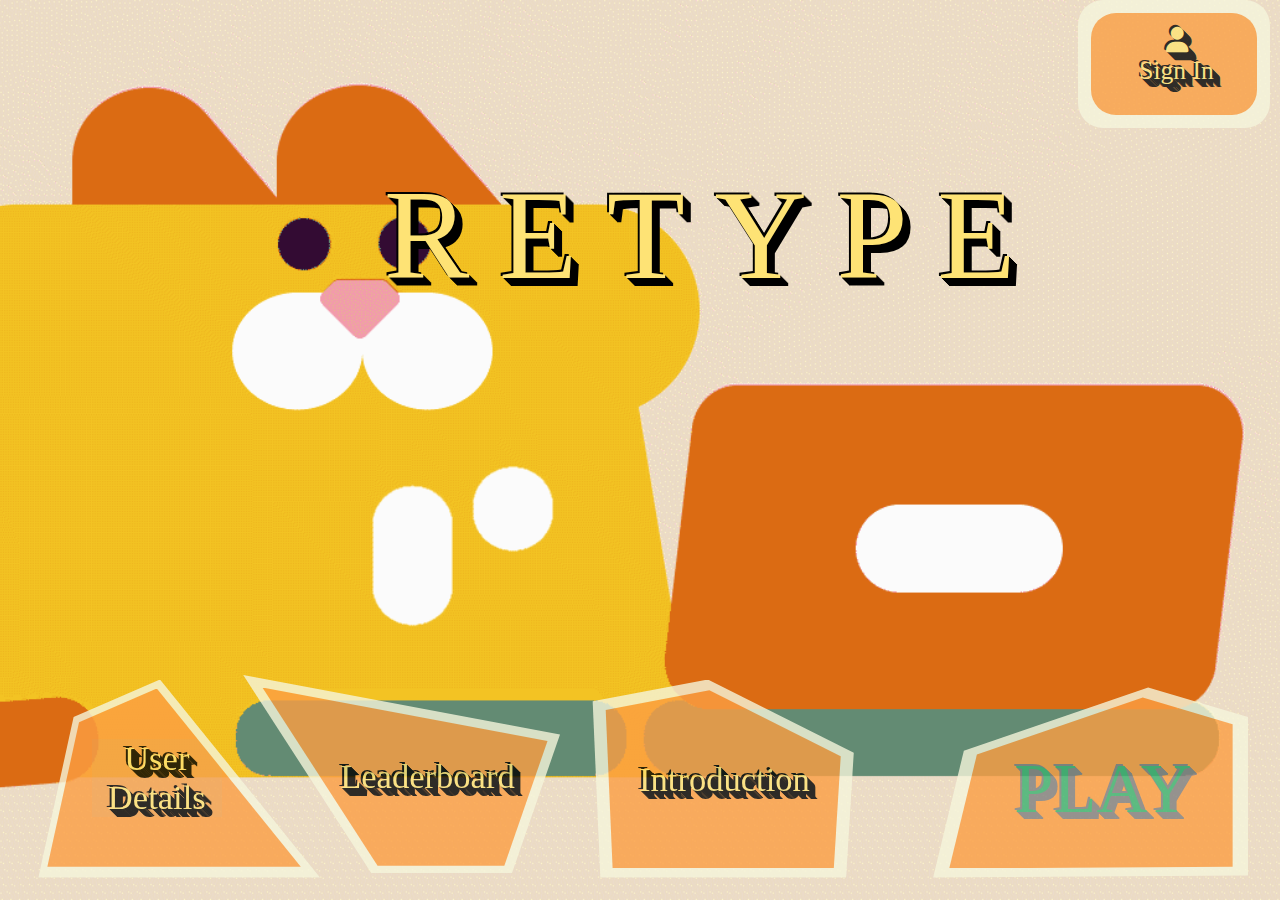
==== commit eaa60099: "bug fixed" ====
--- a/Server Version/Web/index.html
+++ b/Server Version/Web/index.html
@@ -128,7 +128,7 @@
                         <option value="Personal">Personal</option>
                         <option value="Eunuch">Eunuch</option>
                     </select>
-                    <input id="change_pass" type="password" placeholder="Change Password" autocomplete="off">
+                    <input id="change_pass" type="password" placeholder="Change Password" autocomplete="off" value="">
 
                 </div>
                 <input class="btnuser" id="btnuser" type="button" value="Submit" onclick="edit_profile()">
@@ -156,7 +156,7 @@
                         <label for="ac-1">&#10133 &nbsp;About Game</label>
                         <article class="ac-small" id="ac-small">
                             <p>
-                                his game aims to develop a simple editing game that
+                                This game aims to develop a simple editing game that
                                     challenges users for fun and
                                     dynamics and helps them improve their proofreading skills at the same time.
                                     ReType will challenge different users to improve their spelling and proofreading
@@ -377,15 +377,15 @@
         <!--left interface: article start-->
         <div class="play_left">
             <input class="variation1" id="i1" type="radio" value="1" name="border" checked="checked"
-                onclick="display_content_h3();document.getElementById('b1').style.display='block';document.getElementById('b2').style.display='none';document.getElementById('b3').style.display='none';document.getElementById('content_color').style.backgroundColor='#e2ba34'" />
+                onclick="display_content_h3();document.getElementById('b1').style.display='block';document.getElementById('b2').style.display='none';document.getElementById('b3').style.display='none';document.getElementById('content_color').style.backgroundColor='#e2ba34'; document.getElementById('play_bottom').style.display = 'none'" />
             <label for="i1"><span class="circle"></span></span><span style="font-size: 2vw">Easy</span></label>
 
             <input class="variation" id="i2" type="radio" value="2" name="border"
-                onclick="display_content_h3();document.getElementById('b1').style.display='none';document.getElementById('b2').style.display='block';document.getElementById('b3').style.display='none';document.getElementById('content_color').style.backgroundColor='#e5a9a9'" />
+                onclick="display_content_h3();document.getElementById('b1').style.display='none';document.getElementById('b2').style.display='block';document.getElementById('b3').style.display='none';document.getElementById('content_color').style.backgroundColor='#e5a9a9'; document.getElementById('play_bottom').style.display = 'none'" />
             <label for="i2"> <span class="circle"></span><span style="font-size: 2vw">Normal</span></label>
 
             <input class="variation" id="i3" type="radio" value="3" name="border"
-                onclick="display_content_h3();document.getElementById('b1').style.display='none';document.getElementById('b2').style.display='none';document.getElementById('b3').style.display='block';document.getElementById('content_color').style.backgroundColor='#C6A477'" />
+                onclick="display_content_h3();document.getElementById('b1').style.display='none';document.getElementById('b2').style.display='none';document.getElementById('b3').style.display='block';document.getElementById('content_color').style.backgroundColor='#C6A477'; document.getElementById('play_bottom').style.display = 'none'" />
             <label for="i3"><span class="circle"></span><span style="font-size: 2vw">Hard</span></label>
 
 
@@ -434,7 +434,7 @@
                             <img src="images/fireworks.gif" id="firework" width="98%" height="98%"
                                 style="display: none;margin-left: auto;margin-right: auto;">
                             <div id="text" style="display: block;">
-                                <h2 style="font-family: 'Papyrus';text-align: center;margin-top: 15%;line-height: 80px;word-spacing: 15px">
+                                <h2 id="text_h2" style="font-family: 'Papyrus';text-align: center;margin-top: 15%;line-height: 80px;word-spacing: 15px">
                                     Please select the difficulty level and the theme of article first</h2>
 
                             </div>
@@ -587,7 +587,7 @@
                         <div id="input_container">
                             <!--user input start-->
 
-                            <input id="user_input" oninput="input_reminder()" autocomplete="off">
+                            <input id="user_input" oninput="input_reminder()" placeholder="Please type the correct spelling here" autocomplete="off">
                             <div class="Hint" id="Hint" value="Hint" onclick="Hint()">
                                 Hint</div>
                             <!--user input end-->
--- a/Server Version/Web/css/home.css
+++ b/Server Version/Web/css/home.css
@@ -771,7 +771,7 @@
     border-bottom: 1px solid #484856;
 }
 
-#password{
+input[type="password"]{
     width: 70%;
     padding: 1em 2em 1em 3em;
     color: #9199aa;
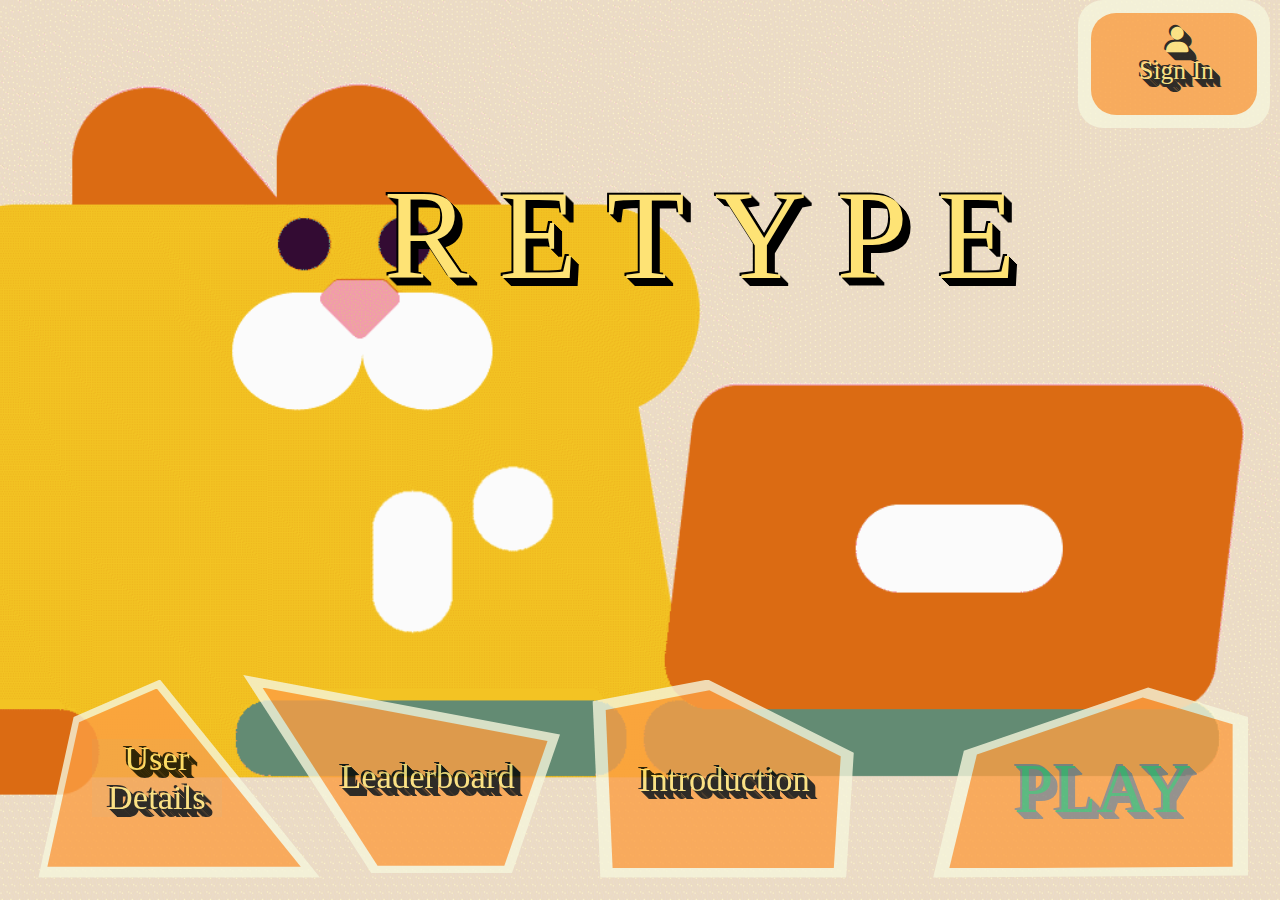
==== commit d7c24163: "comments" ====
--- a/Server Version/Web/index.html
+++ b/Server Version/Web/index.html
@@ -68,7 +68,7 @@
                     style="padding-left: 50px; padding-bottom: 15px"></div>
             </div>
         </div>
-
+        <!--log in interface end-->
 
         <!--register interface start-->
         <div id="register_modal" class="register_modal">
@@ -84,6 +84,7 @@
                     <input id="register-verification" type="text" placeholder="Enter verification code" required autocomplete="off">
                     <input class="btnregister" id="btnregister" type="button" value="Register" onclick="register()">
                 </div>
+                <!--close register interface-->
                 <div class="login_form">
                     <button type="button"
                         onclick="document.getElementById('register_modal').style.display='none';document.getElementById('error_box').style.display='none'"
@@ -91,6 +92,7 @@
                 </div>
             </div>
         </div>
+        <!--register interface end-->
 
         <!--leaderboard start-->
         <div id="leaderboard_page" class="leaderboard_page" style="display: none">
@@ -105,6 +107,7 @@
 
                 </tbody>
             </table>
+            <!--close leaderboard interface-->
             <button type="button" onclick="document.getElementById('leaderboard_page').style.display='none';"
                 class="cancelbtn"></button>
         </div>
@@ -131,6 +134,7 @@
                     <input id="change_pass" type="password" placeholder="Change Password" autocomplete="off" value="">
 
                 </div>
+                <!--change password element-->
                 <input class="btnuser" id="btnuser" type="button" value="Submit" onclick="edit_profile()">
                 <div class="login_form">
                     <button type="button"
@@ -141,15 +145,18 @@
         </div>
         <!-- Edit User Profile End-->
 
-
         <!--game introduction start-->
         <div id="introduction_model" style="display: none">
+
             <div>
                 <button type="button" class="cancelbtn"
                     onclick="document.getElementById('introduction_model').style.display='none'"></button>
                 <h1>Introduction</h1>
             </div>
+
+            <!--content of introduction-->
             <div>
+                <!--about game-->
                 <section class="ac-container">
                     <div>
                         <input id="ac-1" name="accordion-1" type="radio" />
@@ -166,6 +173,7 @@
                         </article>
                     </div>
 
+                    <!--contact us-->
                     <div>
                         <input id="ac-2" name="accordion-1" type="radio" />
                         <label for="ac-2">&#10133 &nbsp;Contact Us</label>
@@ -177,12 +185,12 @@
                         </article>
                     </div>
 
+                    <!--How to play-->
                     <div>
                         <input id="ac-3" name="accordion-1" type="radio" />
                         <label for="ac-3">&#10133 &nbsp;How to play?</label>
                         <article class="ac-large">
                             <p>
-
                                     <1> Please choose the difficulty of the game you want to challenge and the theme of
                                         your favorite article.<br>
                                         <2> You need to find the words with wrong spelling in the article.<br>
@@ -198,6 +206,7 @@
                         </article>
                     </div>
 
+                    <!--Scoring-->
                     <div>
                         <input id="ac-4" name="accordion-1" type="radio" />
                         <label for="ac-4">&#10133 &nbsp;Scoring</label>
@@ -257,7 +266,6 @@
             </div>
             <!--prompt dialog box end-->
         </div>
-
         <!--retype title end-->
 
         <!--four Button in bottom start-->
@@ -346,7 +354,6 @@
     <!--play main interface start-->
     <div id="play_homepage" style="display: none">
 
-        <!--right interface: user input, score, dictionary start-->
         <!--back home button in play main interface start-->
         <div class="homebtn-container_play">
             <div class="homebtn-container">
@@ -376,6 +383,8 @@
 
         <!--left interface: article start-->
         <div class="play_left">
+
+            <!--three different difficulty level button-->
             <input class="variation1" id="i1" type="radio" value="1" name="border" checked="checked"
                 onclick="display_content_h3();document.getElementById('b1').style.display='block';document.getElementById('b2').style.display='none';document.getElementById('b3').style.display='none';document.getElementById('content_color').style.backgroundColor='#e2ba34'; document.getElementById('play_bottom').style.display = 'none'" />
             <label for="i1"><span class="circle"></span></span><span style="font-size: 2vw">Easy</span></label>
@@ -388,8 +397,10 @@
                 onclick="display_content_h3();document.getElementById('b1').style.display='none';document.getElementById('b2').style.display='none';document.getElementById('b3').style.display='block';document.getElementById('content_color').style.backgroundColor='#C6A477'; document.getElementById('play_bottom').style.display = 'none'" />
             <label for="i3"><span class="circle"></span><span style="font-size: 2vw">Hard</span></label>
 
-
+            <!--two article theme button-->
             <div class="folder">
+
+                <!--two article theme in easy level button-->
                 <div class="tabs" id="b1">
                     <button class="tab" id="tab1"
                         onclick="display_play('L','Inspirational');openTab(event);document.getElementById('content_color').style.backgroundColor='#e2ba34'">
@@ -402,6 +413,7 @@
                     </button>
                 </div>
 
+                <!--two article theme in normal level button-->
                 <div class="tabs" id="b2" style="display: none">
                     <button class="tab" id="tab3"
                         onclick="display_play('M','Fiction');openTab(event);document.getElementById('content_color').style.backgroundColor='#e5a9a9'">
@@ -414,6 +426,7 @@
                     </button>
                 </div>
 
+                <!--two article theme in hard level button-->
                 <div class="tabs" id="b3" style="display: none">
                     <button class="tab" id="tab5"
                         onclick="display_play('H','Fiction');openTab(event);document.getElementById('content_color').style.backgroundColor='#C6A477'">
@@ -426,37 +439,40 @@
                     </button>
                 </div>
 
+                <!--display whole article box-->
                 <div class="content">
                     <div class="content__inner" id="content_color">
+                        <!--article box-->
                         <div id="text_box">
+                            <!--display image after click pause-->
                             <img src="images/think.png" id="think" width="500px" height="100%"
                                 style="display: none;margin-left: auto;margin-right: auto;">
+                            <!--display image after finished game-->
                             <img src="images/fireworks.gif" id="firework" width="98%" height="98%"
                                 style="display: none;margin-left: auto;margin-right: auto;">
                             <div id="text" style="display: block;">
                                 <h2 id="text_h2" style="font-family: 'Papyrus';text-align: center;margin-top: 15%;line-height: 80px;word-spacing: 15px">
                                     Please select the difficulty level and the theme of article first</h2>
-
                             </div>
+
                             <hr style="width: 99.6%;border-width:2px;margin-bottom: 2%;border-color: #3C3C3C">
+
+                            <!--four button below article-->
                             <div class="adjust_text">
                                 <button class="adjust_text_button" onclick="change_background()"><p style="font-size: medium;">Background</p></button>
                                 <button class="adjust_text_button" onclick="change_font_family()"><p style="font-size: medium;">Font Family</p></button>
                                 <button class="adjust_text_button" onclick="change_font_size_big()"><p style="font-size: medium;">A+</p></button>
                                 <button class="adjust_text_button" onclick="change_font_size_small()"><p style="font-size: medium;">A-</p></button>
-                                <!-- <button class="adjust_text_button ">B</button>-->
                             </div>
                         </div>
-
-                    </div>
-                </div>
-            </div>
-
-        </div>
-
-
-
-        <!--right interface: user input, score, dictionary start-->
+                    </div>
+                </div>
+            </div>
+        </div>
+        <!--left interface: article end-->
+
+
+        <!--right interface: score, dictionary start-->
         <div class="play_right">
             <div class="timer-group">
                 <div class="timer hour">
@@ -573,6 +589,7 @@
             </div>
             <!--dictionary end-->
         </div>
+        <!--right interface: score, dictionary end-->
 
         <div id="play_bottom" style="display: none">
             <table style="width: 100%;height: 100%">
